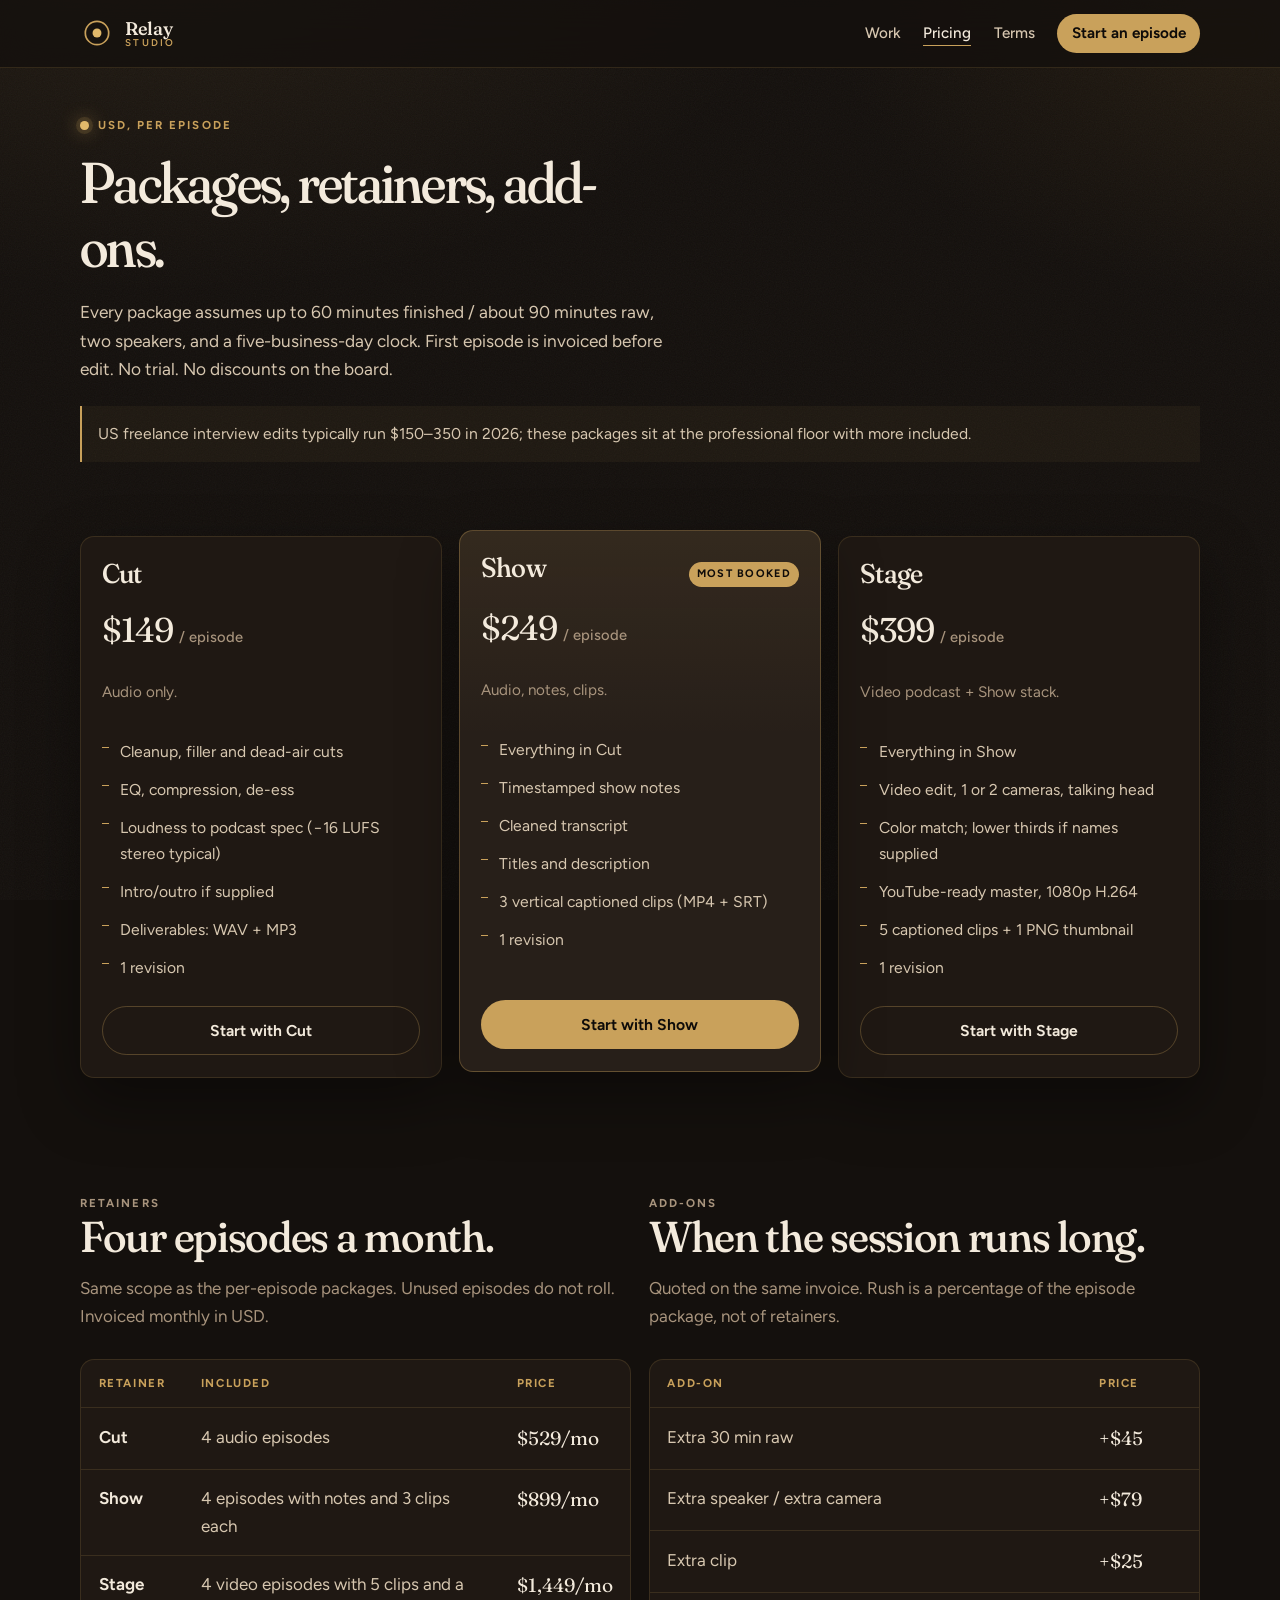
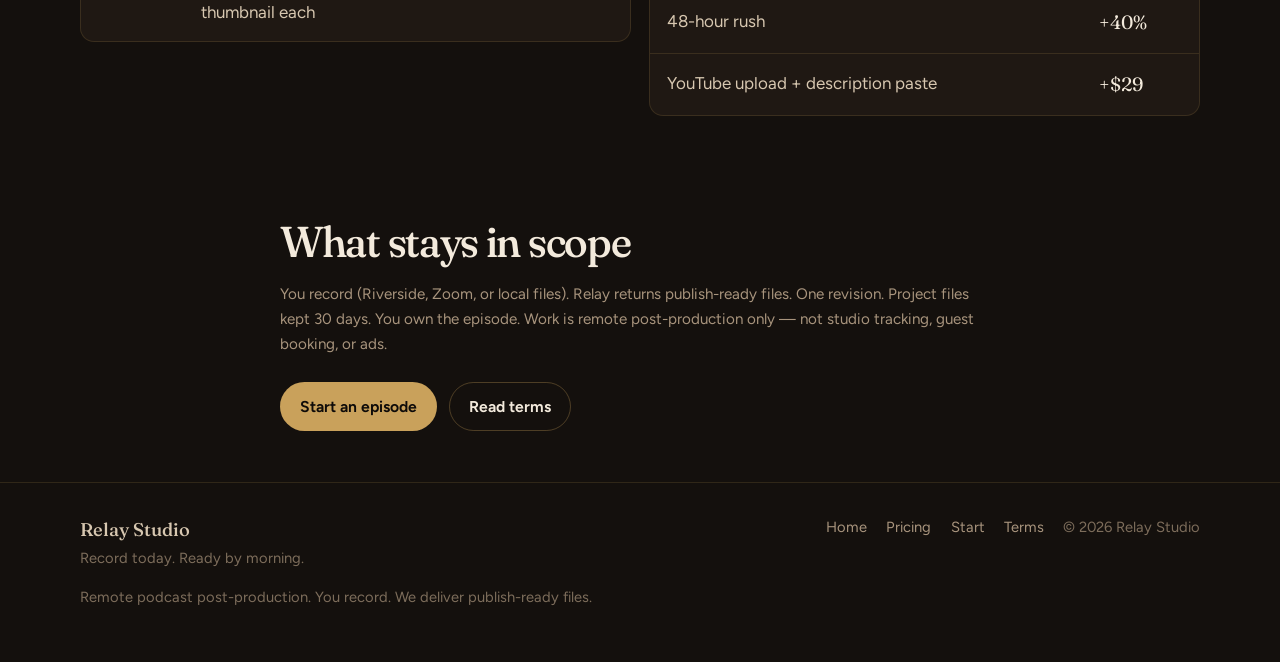
==== pricing.html @ 802b8adc "Relay Studio podcast production site" ====
<!DOCTYPE html>
<html lang="en">
<head>
  <meta charset="utf-8">
  <meta name="viewport" content="width=device-width, initial-scale=1">
  <title>Pricing — Relay Studio</title>
  <meta name="description" content="Relay Studio episode packages: Cut $149, Show $249, Stage $399. Monthly retainers and add-ons. USD, first episode paid.">
  <meta name="theme-color" content="#14100d">
  <meta property="og:title" content="Pricing — Relay Studio">
  <meta property="og:description" content="Cut $149, Show $249, Stage $399 per episode. Retainers for four episodes a month. USD only.">
  <meta property="og:type" content="website">
  <meta property="og:image" content="og-image.svg">
  <meta name="twitter:card" content="summary">
  <link rel="icon" href="favicon.svg" type="image/svg+xml">
  <link rel="preconnect" href="https://fonts.googleapis.com">
  <link rel="preconnect" href="https://fonts.gstatic.com" crossorigin>
  <link href="https://fonts.googleapis.com/css2?family=Figtree:wght@400;500;600;700&family=Fraunces:opsz,wght,SOFT,WONK@9..144,500;9..144,600;36,500,50,0.7;144,500,60,0.85&display=swap" rel="stylesheet">
  <link rel="stylesheet" href="styles.css">
</head>
<body>
  <a class="skip" href="#main">Skip to content</a>
  <header class="site-header">
    <div class="wrap">
      <a class="brand" href="index.html">
        <svg class="brand-mark" viewBox="0 0 32 32" aria-hidden="true">
          <circle cx="16" cy="16" r="11" fill="none" stroke="#c9a15b" stroke-width="1.6"/>
          <circle cx="16" cy="16" r="4.2" fill="#e0b86a"/>
        </svg>
        <span class="brand-name"><strong>Relay</strong><span>Studio</span></span>
      </a>
      <button class="nav-toggle" type="button" data-nav-toggle aria-expanded="false" aria-controls="site-nav" aria-label="Open menu">
        <svg viewBox="0 0 18 18" fill="none" aria-hidden="true"><path d="M3 5h12M3 9h12M3 13h12" stroke="currentColor" stroke-width="1.6" stroke-linecap="round"/></svg>
      </button>
      <nav class="nav" id="site-nav" aria-label="Primary">
        <a href="index.html#work">Work</a>
        <a href="pricing.html" aria-current="page">Pricing</a>
        <a href="terms.html">Terms</a>
        <a class="nav-cta" href="start.html">Start an episode</a>
      </nav>
    </div>
  </header>

  <main id="main">
    <header class="page-hero">
      <div class="wrap">
        <p class="eyebrow"><span class="lamp" aria-hidden="true"></span> USD, per episode</p>
        <h1>Packages, retainers, add-ons.</h1>
        <p class="lede">Every package assumes up to 60 minutes finished / about 90 minutes raw, two speakers, and a five-business-day clock. First episode is invoiced before edit. No trial. No discounts on the board.</p>
        <p class="note">US freelance interview edits typically run $150–350 in 2026; these packages sit at the professional floor with more included.</p>
      </div>
    </header>

    <section class="section">
      <div class="wrap">
        <div class="pkg-grid">
          <article class="pkg">
            <div class="pkg-top"><h3>Cut</h3></div>
            <p class="price">$149 <small>/ episode</small></p>
            <p class="muted">Audio only.</p>
            <ul>
              <li>Cleanup, filler and dead-air cuts</li>
              <li>EQ, compression, de-ess</li>
              <li>Loudness to podcast spec (−16 LUFS stereo typical)</li>
              <li>Intro/outro if supplied</li>
              <li>Deliverables: WAV + MP3</li>
              <li>1 revision</li>
            </ul>
            <a class="btn btn-ghost" href="start.html">Start with Cut</a>
          </article>
          <article class="pkg featured">
            <div class="pkg-top"><h3>Show</h3><span class="badge">Most booked</span></div>
            <p class="price">$249 <small>/ episode</small></p>
            <p class="muted">Audio, notes, clips.</p>
            <ul>
              <li>Everything in Cut</li>
              <li>Timestamped show notes</li>
              <li>Cleaned transcript</li>
              <li>Titles and description</li>
              <li>3 vertical captioned clips (MP4 + SRT)</li>
              <li>1 revision</li>
            </ul>
            <a class="btn btn-gold" href="start.html">Start with Show</a>
          </article>
          <article class="pkg">
            <div class="pkg-top"><h3>Stage</h3></div>
            <p class="price">$399 <small>/ episode</small></p>
            <p class="muted">Video podcast + Show stack.</p>
            <ul>
              <li>Everything in Show</li>
              <li>Video edit, 1 or 2 cameras, talking head</li>
              <li>Color match; lower thirds if names supplied</li>
              <li>YouTube-ready master, 1080p H.264</li>
              <li>5 captioned clips + 1 PNG thumbnail</li>
              <li>1 revision</li>
            </ul>
            <a class="btn btn-ghost" href="start.html">Start with Stage</a>
          </article>
        </div>
      </div>
    </section>

    <section class="section">
      <div class="wrap two-col">
        <div>
          <div class="section-head">
            <p class="kicker">Retainers</p>
            <h2>Four episodes a month.</h2>
            <p>Same scope as the per-episode packages. Unused episodes do not roll. Invoiced monthly in USD.</p>
          </div>
          <div class="table-wrap">
            <table>
              <thead>
                <tr><th>Retainer</th><th>Included</th><th>Price</th></tr>
              </thead>
              <tbody>
                <tr>
                  <td><strong>Cut</strong></td>
                  <td>4 audio episodes</td>
                  <td class="price-cell">$529/mo</td>
                </tr>
                <tr>
                  <td><strong>Show</strong></td>
                  <td>4 episodes with notes and 3 clips each</td>
                  <td class="price-cell">$899/mo</td>
                </tr>
                <tr>
                  <td><strong>Stage</strong></td>
                  <td>4 video episodes with 5 clips and a thumbnail each</td>
                  <td class="price-cell">$1,449/mo</td>
                </tr>
              </tbody>
            </table>
          </div>
        </div>
        <div>
          <div class="section-head">
            <p class="kicker">Add-ons</p>
            <h2>When the session runs long.</h2>
            <p>Quoted on the same invoice. Rush is a percentage of the episode package, not of retainers.</p>
          </div>
          <div class="table-wrap">
            <table>
              <thead>
                <tr><th>Add-on</th><th>Price</th></tr>
              </thead>
              <tbody>
                <tr><td>Extra 30 min raw</td><td class="price-cell">+$45</td></tr>
                <tr><td>Extra speaker / extra camera</td><td class="price-cell">+$79</td></tr>
                <tr><td>Extra clip</td><td class="price-cell">+$25</td></tr>
                <tr><td>48-hour rush</td><td class="price-cell">+40%</td></tr>
                <tr><td>YouTube upload + description paste</td><td class="price-cell">+$29</td></tr>
              </tbody>
            </table>
          </div>
        </div>
      </div>
    </section>

    <section class="section">
      <div class="wrap-narrow">
        <h2>What stays in scope</h2>
        <p class="muted">You record (Riverside, Zoom, or local files). Relay returns publish-ready files. One revision. Project files kept 30 days. You own the episode. Work is remote post-production only — not studio tracking, guest booking, or ads.</p>
        <div class="actions">
          <a class="btn btn-gold" href="start.html">Start an episode</a>
          <a class="btn btn-ghost" href="terms.html">Read terms</a>
        </div>
      </div>
    </section>
  </main>

  <footer class="site-footer">
    <div class="wrap foot-grid">
      <div class="foot-brand">
        <strong>Relay Studio</strong>
        Record today. Ready by morning.
        <p>Remote podcast post-production. You record. We deliver publish-ready files.</p>
      </div>
      <nav class="foot-links" aria-label="Footer">
        <a href="index.html">Home</a>
        <a href="pricing.html">Pricing</a>
        <a href="start.html">Start</a>
        <a href="terms.html">Terms</a>
        <span>© <span data-year>2026</span> Relay Studio</span>
      </nav>
    </div>
  </footer>
  <script src="app.js"></script>
</body>
</html>
---- styles.css ----
/* Relay Studio — late-night booth, not a grid, not hospitality cream */
:root {
  --bg: #14100d;
  --bg-deep: #0e0b09;
  --panel: #1f1813;
  --panel-2: #271f19;
  --panel-3: #2f261e;
  --ink: #f3eadc;
  --ink-soft: #d7c7b0;
  --ink-dim: #a8947d;
  --ink-mute: #7d6d5b;
  --gold: #c9a15b;
  --gold-2: #e0b86a;
  --gold-3: #8f6e34;
  --gold-deep: #5c4520;
  --line: rgba(201, 161, 91, 0.16);
  --line-2: rgba(201, 161, 91, 0.32);
  --shadow: 0 24px 60px rgba(0, 0, 0, 0.38);
  --serif: "Fraunces", "Iowan Old Style", "Palatino Linotype", Palatino, serif;
  --sans: "Figtree", "Source Sans 3", "Segoe UI", system-ui, sans-serif;
  --max: 1120px;
  --radius: 14px;
  --header: 4.25rem;
}

*,
*::before,
*::after {
  box-sizing: border-box;
}

html {
  scroll-behavior: smooth;
}

body {
  margin: 0;
  min-height: 100%;
  font-family: var(--sans);
  font-size: 1.0625rem;
  line-height: 1.65;
  color: var(--ink-soft);
  background: var(--bg);
  -webkit-font-smoothing: antialiased;
  text-rendering: optimizeLegibility;
}

body::before {
  content: "";
  position: fixed;
  inset: 0;
  pointer-events: none;
  z-index: 0;
  background:
    radial-gradient(1200px 700px at 12% -10%, rgba(201, 161, 91, 0.09), transparent 55%),
    radial-gradient(900px 600px at 100% 0%, rgba(92, 69, 32, 0.22), transparent 50%),
    radial-gradient(800px 500px at 50% 120%, rgba(201, 161, 91, 0.05), transparent 45%),
    var(--bg);
}

body::after {
  content: "";
  position: fixed;
  inset: 0;
  pointer-events: none;
  z-index: 1;
  opacity: 0.045;
  background-image: url("data:image/svg+xml;utf8,<svg xmlns='http://www.w3.org/2000/svg' width='160' height='160'><filter id='n'><feTurbulence type='fractalNoise' baseFrequency='0.85' numOctaves='4' stitchTiles='stitch'/></filter><rect width='100%' height='100%' filter='url(%23n)'/></svg>");
}

img,
svg {
  max-width: 100%;
  display: block;
}

a {
  color: var(--gold-2);
  text-decoration-thickness: 1px;
  text-underline-offset: 0.18em;
}

a:hover {
  color: var(--ink);
}

:focus-visible {
  outline: 2px solid var(--gold);
  outline-offset: 3px;
}

.skip {
  position: absolute;
  left: 1rem;
  top: -4rem;
  z-index: 80;
  background: var(--gold);
  color: var(--bg-deep);
  padding: 0.55rem 0.9rem;
  font-weight: 600;
  border-radius: 8px;
}

.skip:focus {
  top: 1rem;
}

.wrap {
  width: min(var(--max), calc(100% - 2rem));
  margin-inline: auto;
}

.wrap-narrow {
  width: min(720px, calc(100% - 2rem));
  margin-inline: auto;
}

/* Header */
.site-header {
  position: sticky;
  top: 0;
  z-index: 50;
  height: var(--header);
  display: flex;
  align-items: center;
  border-bottom: 1px solid var(--line);
  background: rgba(20, 16, 13, 0.78);
  backdrop-filter: blur(16px) saturate(1.2);
}

.site-header .wrap {
  display: flex;
  align-items: center;
  justify-content: space-between;
  gap: 1rem;
  width: min(var(--max), calc(100% - 2rem));
}

.brand {
  display: flex;
  align-items: center;
  gap: 0.7rem;
  color: var(--ink);
  text-decoration: none;
}

.brand:hover {
  color: var(--ink);
}

.brand-mark {
  width: 34px;
  height: 34px;
  flex: 0 0 auto;
}

.brand-name {
  display: flex;
  flex-direction: column;
  line-height: 1.05;
}

.brand-name strong {
  font-family: var(--serif);
  font-weight: 550;
  font-size: 1.15rem;
  letter-spacing: -0.02em;
  font-variation-settings: "SOFT" 40, "WONK" 0.4, "opsz" 36;
}

.brand-name span {
  font-size: 0.62rem;
  letter-spacing: 0.22em;
  text-transform: uppercase;
  color: var(--gold);
  font-weight: 600;
}

.nav-toggle {
  display: inline-flex;
  align-items: center;
  justify-content: center;
  width: 2.6rem;
  height: 2.6rem;
  border: 1px solid var(--line-2);
  background: var(--panel);
  color: var(--ink);
  border-radius: 8px;
  cursor: pointer;
}

.nav-toggle svg {
  width: 18px;
  height: 18px;
}

.nav {
  display: none;
  align-items: center;
  gap: 1.4rem;
}

.nav a {
  color: var(--ink-soft);
  text-decoration: none;
  font-size: 0.95rem;
  font-weight: 500;
}

.nav a:hover,
.nav a[aria-current="page"] {
  color: var(--ink);
}

.nav a[aria-current="page"] {
  box-shadow: inset 0 -1px 0 var(--gold);
}

.nav .nav-cta {
  display: inline-flex;
  align-items: center;
  padding: 0.45rem 0.9rem;
  border-radius: 999px;
  background: var(--gold);
  color: var(--bg-deep);
  font-weight: 650;
  text-decoration: none;
  box-shadow: none;
}

.nav .nav-cta:hover {
  background: var(--gold-2);
  color: var(--bg-deep);
}

body.nav-open .nav {
  display: flex;
  position: absolute;
  top: var(--header);
  left: 0;
  right: 0;
  flex-direction: column;
  align-items: stretch;
  gap: 0;
  padding: 0.5rem 1rem 1rem;
  background: rgba(20, 16, 13, 0.96);
  border-bottom: 1px solid var(--line);
}

body.nav-open .nav a {
  padding: 0.75rem 0.4rem;
  border-bottom: 1px solid var(--line);
}

body.nav-open .nav .nav-cta {
  margin-top: 0.6rem;
  justify-content: center;
  border-bottom: 0;
}

@media (min-width: 860px) {
  .nav-toggle {
    display: none;
  }

  .nav {
    display: flex;
  }
}

/* Buttons */
.btn {
  display: inline-flex;
  align-items: center;
  justify-content: center;
  gap: 0.45rem;
  min-height: 2.85rem;
  padding: 0.65rem 1.2rem;
  border-radius: 999px;
  border: 1px solid transparent;
  font-family: var(--sans);
  font-weight: 650;
  font-size: 0.98rem;
  text-decoration: none;
  cursor: pointer;
}

.btn-gold {
  background: var(--gold);
  color: var(--bg-deep);
}

.btn-gold:hover {
  background: var(--gold-2);
  color: var(--bg-deep);
}

.btn-ghost {
  background: transparent;
  color: var(--ink);
  border-color: var(--line-2);
}

.btn-ghost:hover {
  border-color: var(--gold);
  color: var(--gold-2);
}

.actions {
  display: flex;
  flex-wrap: wrap;
  gap: 0.7rem;
  margin-top: 1.6rem;
}

/* Hero */
.hero {
  position: relative;
  z-index: 2;
  padding: 2.6rem 0 3.2rem;
}

.hero-grid {
  display: grid;
  gap: 2rem;
  align-items: center;
}

.eyebrow {
  display: inline-flex;
  align-items: center;
  gap: 0.55rem;
  color: var(--gold);
  font-size: 0.72rem;
  font-weight: 700;
  letter-spacing: 0.18em;
  text-transform: uppercase;
  margin: 0 0 1rem;
}

.lamp {
  width: 0.55rem;
  height: 0.55rem;
  border-radius: 50%;
  background: var(--gold-2);
  box-shadow: 0 0 0 4px rgba(201, 161, 91, 0.15), 0 0 18px var(--gold);
}

h1,
h2,
h3 {
  font-family: var(--serif);
  color: var(--ink);
  font-weight: 500;
  letter-spacing: -0.03em;
  line-height: 1.12;
  margin: 0;
  font-variation-settings: "SOFT" 50, "WONK" 0.7, "opsz" 72;
}

h1 {
  font-size: clamp(2.5rem, 8vw, 4.85rem);
  max-width: 11em;
  font-variation-settings: "SOFT" 60, "WONK" 0.85, "opsz" 144;
}

.lede {
  margin: 1.15rem 0 0;
  max-width: 38rem;
  font-size: 1.12rem;
  color: var(--ink-soft);
}

.fine {
  margin: 1rem 0 0;
  color: var(--ink-dim);
  font-size: 0.95rem;
}

.hero-art {
  position: relative;
  justify-self: center;
  width: min(100%, 420px);
}

.hero-art svg {
  width: 100%;
  height: auto;
  filter: drop-shadow(0 30px 50px rgba(0, 0, 0, 0.45));
}

@media (min-width: 900px) {
  .hero {
    padding: 4.2rem 0 4.8rem;
  }

  .hero-grid {
    grid-template-columns: 1.1fr 0.9fr;
    gap: 3rem;
  }
}

/* Sections */
.section {
  position: relative;
  z-index: 2;
  padding: 3.2rem 0;
}

.section-head {
  max-width: 38rem;
  margin-bottom: 1.8rem;
}

.kicker {
  margin: 0 0 0.55rem;
  color: var(--gold);
  font-size: 0.72rem;
  font-weight: 700;
  letter-spacing: 0.18em;
  text-transform: uppercase;
}

.section h2 {
  font-size: clamp(1.85rem, 4vw, 2.7rem);
}

.section-head p {
  margin: 0.8rem 0 0;
  color: var(--ink-dim);
}

.rule {
  height: 1px;
  background: linear-gradient(90deg, var(--line-2), transparent 80%);
  border: 0;
  margin: 0;
}

/* Packages */
.pkg-grid {
  display: grid;
  gap: 1rem;
}

.pkg {
  background: var(--panel);
  border: 1px solid var(--line);
  border-radius: var(--radius);
  padding: 1.35rem 1.3rem 1.4rem;
  display: flex;
  flex-direction: column;
  min-height: 100%;
  box-shadow: var(--shadow);
}

.pkg.featured {
  border-color: var(--line-2);
  background:
    linear-gradient(180deg, rgba(201, 161, 91, 0.08), transparent 38%),
    var(--panel-2);
}

.pkg-top {
  display: flex;
  justify-content: space-between;
  align-items: baseline;
  gap: 0.75rem;
}

.pkg h3 {
  font-size: 1.7rem;
}

.badge {
  font-size: 0.68rem;
  letter-spacing: 0.12em;
  text-transform: uppercase;
  font-weight: 700;
  color: var(--bg-deep);
  background: var(--gold);
  border-radius: 999px;
  padding: 0.22rem 0.5rem;
}

.price {
  margin: 0.85rem 0 0.35rem;
  font-family: var(--serif);
  font-size: 2.15rem;
  color: var(--ink);
  letter-spacing: -0.03em;
  font-variation-settings: "SOFT" 30, "opsz" 36;
}

.price small {
  font-family: var(--sans);
  font-size: 0.92rem;
  color: var(--ink-dim);
  font-weight: 500;
  letter-spacing: 0;
}

.pkg ul {
  margin: 0.8rem 0 1.2rem;
  padding: 0;
  list-style: none;
  flex: 1;
}

.pkg li {
  position: relative;
  padding: 0.38rem 0 0.38rem 1.15rem;
  color: var(--ink-soft);
  font-size: 0.98rem;
}

.pkg li::before {
  content: "";
  position: absolute;
  left: 0;
  top: 0.85rem;
  width: 0.45rem;
  height: 1px;
  background: var(--gold);
}

.pkg .btn {
  align-self: stretch;
}

@media (min-width: 860px) {
  .pkg-grid {
    grid-template-columns: repeat(3, 1fr);
    gap: 1.1rem;
  }

  .pkg.featured {
    transform: translateY(-6px);
  }
}

/* Process */
.steps {
  display: grid;
  gap: 1rem;
  counter-reset: step;
  list-style: none;
  margin: 0;
  padding: 0;
}

.step {
  background: var(--panel);
  border: 1px solid var(--line);
  border-radius: var(--radius);
  padding: 1.2rem 1.2rem 1.25rem;
}

.step-icon {
  width: 42px;
  height: 42px;
  margin-bottom: 0.7rem;
  color: var(--gold);
}

.step h3 {
  font-size: 1.25rem;
  margin-bottom: 0.4rem;
}

.step h3::before {
  counter-increment: step;
  content: "0" counter(step) "  ";
  font-size: 0.85rem;
  color: var(--gold);
  letter-spacing: 0.08em;
  font-family: var(--sans);
  font-weight: 650;
}

.step p {
  margin: 0;
  color: var(--ink-dim);
  font-size: 0.98rem;
}

@media (min-width: 860px) {
  .steps {
    grid-template-columns: repeat(4, 1fr);
  }
}

/* Audience */
.split {
  display: grid;
  gap: 1.5rem;
}

.panel {
  background: var(--panel);
  border: 1px solid var(--line);
  border-radius: var(--radius);
  padding: 1.4rem 1.35rem;
}

.panel h3 {
  font-size: 1.35rem;
  margin-bottom: 0.55rem;
}

.panel p,
.panel li {
  color: var(--ink-dim);
}

.panel ul {
  margin: 0.4rem 0 0;
  padding-left: 1.1rem;
}

.panel li + li {
  margin-top: 0.35rem;
}

@media (min-width: 800px) {
  .split {
    grid-template-columns: 1.15fr 0.85fr;
    gap: 1.25rem;
    align-items: stretch;
  }
}

.formats {
  display: flex;
  flex-wrap: wrap;
  gap: 0.45rem;
  margin-top: 1rem;
}

.chip {
  font-size: 0.8rem;
  color: var(--ink-soft);
  border: 1px solid var(--line-2);
  border-radius: 999px;
  padding: 0.28rem 0.65rem;
  background: var(--bg-deep);
}

/* FAQ */
.faq {
  display: grid;
  gap: 0.55rem;
}

.faq details {
  background: var(--panel);
  border: 1px solid var(--line);
  border-radius: 12px;
  padding: 0.15rem 1rem;
}

.faq summary {
  cursor: pointer;
  list-style: none;
  padding: 0.95rem 1.6rem 0.95rem 0;
  font-weight: 600;
  color: var(--ink);
  position: relative;
}

.faq summary::-webkit-details-marker {
  display: none;
}

.faq summary::after {
  content: "";
  position: absolute;
  right: 0;
  top: 1.35rem;
  width: 10px;
  height: 10px;
  border-right: 1.5px solid var(--gold);
  border-bottom: 1.5px solid var(--gold);
  transform: rotate(45deg);
}

.faq details[open] summary::after {
  top: 1.5rem;
  transform: rotate(225deg);
}

.faq details p {
  margin: 0 0 1rem;
  color: var(--ink-dim);
}

/* CTA band */
.cta-band {
  margin: 0.5rem 0 3rem;
  background:
    radial-gradient(600px 180px at 20% 0%, rgba(201, 161, 91, 0.14), transparent 60%),
    var(--panel-2);
  border: 1px solid var(--line-2);
  border-radius: calc(var(--radius) + 4px);
  padding: 2rem 1.4rem;
  text-align: left;
}

.cta-band h2 {
  font-size: clamp(1.8rem, 4vw, 2.6rem);
  max-width: 16ch;
}

.cta-band p {
  margin: 0.8rem 0 0;
  max-width: 36rem;
  color: var(--ink-dim);
}

/* Page hero (interior) */
.page-hero {
  position: relative;
  z-index: 2;
  padding: 2.6rem 0 1.4rem;
}

.page-hero h1 {
  font-size: clamp(2.2rem, 6vw, 3.6rem);
  max-width: 16ch;
}

.page-hero .lede {
  font-size: 1.08rem;
}

.note {
  margin: 1.4rem 0 0;
  padding: 0.95rem 1rem;
  border-left: 2px solid var(--gold);
  background: rgba(201, 161, 91, 0.06);
  color: var(--ink-soft);
  font-size: 0.98rem;
}

/* Pricing extras */
.table-wrap {
  overflow-x: auto;
  border: 1px solid var(--line);
  border-radius: var(--radius);
  background: var(--panel);
}

table {
  width: 100%;
  border-collapse: collapse;
  min-width: 520px;
}

th,
td {
  text-align: left;
  padding: 0.9rem 1.1rem;
  border-bottom: 1px solid var(--line);
  vertical-align: top;
}

th {
  font-size: 0.72rem;
  letter-spacing: 0.14em;
  text-transform: uppercase;
  color: var(--gold);
  font-weight: 700;
}

td strong {
  color: var(--ink);
  font-weight: 650;
}

tr:last-child td {
  border-bottom: 0;
}

.price-cell {
  font-family: var(--serif);
  color: var(--ink);
  font-size: 1.2rem;
  white-space: nowrap;
}

.two-col {
  display: grid;
  gap: 1.1rem;
}

@media (min-width: 800px) {
  .two-col {
    grid-template-columns: 1fr 1fr;
  }
}

.muted {
  color: var(--ink-dim);
  font-size: 0.95rem;
}

/* Form */
.form {
  display: grid;
  gap: 1rem;
  background: var(--panel);
  border: 1px solid var(--line);
  border-radius: calc(var(--radius) + 2px);
  padding: 1.3rem 1.2rem 1.4rem;
}

.form-row {
  display: grid;
  gap: 1rem;
}

@media (min-width: 700px) {
  .form-row {
    grid-template-columns: 1fr 1fr;
  }
}

label {
  display: grid;
  gap: 0.4rem;
  font-size: 0.82rem;
  font-weight: 650;
  letter-spacing: 0.04em;
  text-transform: uppercase;
  color: var(--ink-dim);
}

input,
select,
textarea {
  font: inherit;
  text-transform: none;
  letter-spacing: 0;
  font-weight: 450;
  color: var(--ink);
  background: var(--bg-deep);
  border: 1px solid var(--line-2);
  border-radius: 10px;
  padding: 0.7rem 0.8rem;
  width: 100%;
}

textarea {
  min-height: 8rem;
  resize: vertical;
}

input:focus,
select:focus,
textarea:focus {
  outline: none;
  border-color: var(--gold);
  box-shadow: 0 0 0 3px rgba(201, 161, 91, 0.18);
}

.form .btn {
  justify-self: start;
  margin-top: 0.3rem;
}

.form-hint {
  margin: 0;
  font-size: 0.9rem;
  color: var(--ink-mute);
  text-transform: none;
  letter-spacing: 0;
  font-weight: 450;
}

.error {
  color: #e2b7a0;
  font-size: 0.88rem;
  margin: 0;
}

.success {
  display: none;
  background: var(--panel);
  border: 1px solid var(--line-2);
  border-radius: var(--radius);
  padding: 1.6rem 1.4rem;
}

.success.is-visible {
  display: block;
}

.form.is-hidden {
  display: none;
}

.success h2 {
  font-size: 2rem;
  margin-bottom: 0.5rem;
}

.summary {
  margin: 1rem 0;
  padding: 1rem;
  background: var(--bg-deep);
  border-radius: 10px;
  white-space: pre-wrap;
  font-family: ui-monospace, "Nimbus Mono PS", monospace;
  font-size: 0.85rem;
  color: var(--ink-soft);
  line-height: 1.5;
}

.legal {
  position: relative;
  z-index: 2;
  padding-bottom: 3rem;
}

.legal h2 {
  font-size: 1.35rem;
  margin: 1.8rem 0 0.5rem;
}

.legal p,
.legal li {
  color: var(--ink-dim);
}

.legal ul {
  padding-left: 1.15rem;
}

/* Footer */
.site-footer {
  position: relative;
  z-index: 2;
  border-top: 1px solid var(--line);
  padding: 2rem 0 2.4rem;
  color: var(--ink-mute);
  font-size: 0.92rem;
}

.foot-grid {
  display: grid;
  gap: 1.2rem;
}

.foot-brand strong {
  display: block;
  font-family: var(--serif);
  color: var(--ink-soft);
  font-size: 1.15rem;
  font-weight: 500;
}

.foot-links {
  display: flex;
  flex-wrap: wrap;
  gap: 0.9rem 1.2rem;
}

.foot-links a {
  color: var(--ink-dim);
  text-decoration: none;
}

.foot-links a:hover {
  color: var(--gold-2);
}

@media (min-width: 800px) {
  .foot-grid {
    grid-template-columns: 1.4fr 1fr;
    align-items: start;
  }

  .foot-links {
    justify-content: end;
  }
}

.wave-break {
  width: min(var(--max), calc(100% - 2rem));
  margin: 0 auto;
  color: var(--gold);
  opacity: 0.55;
}

.wave-break svg {
  width: 100%;
  height: 42px;
}

@media (prefers-reduced-motion: reduce) {
  html {
    scroll-behavior: auto;
  }

  .pkg.featured {
    transform: none;
  }
}
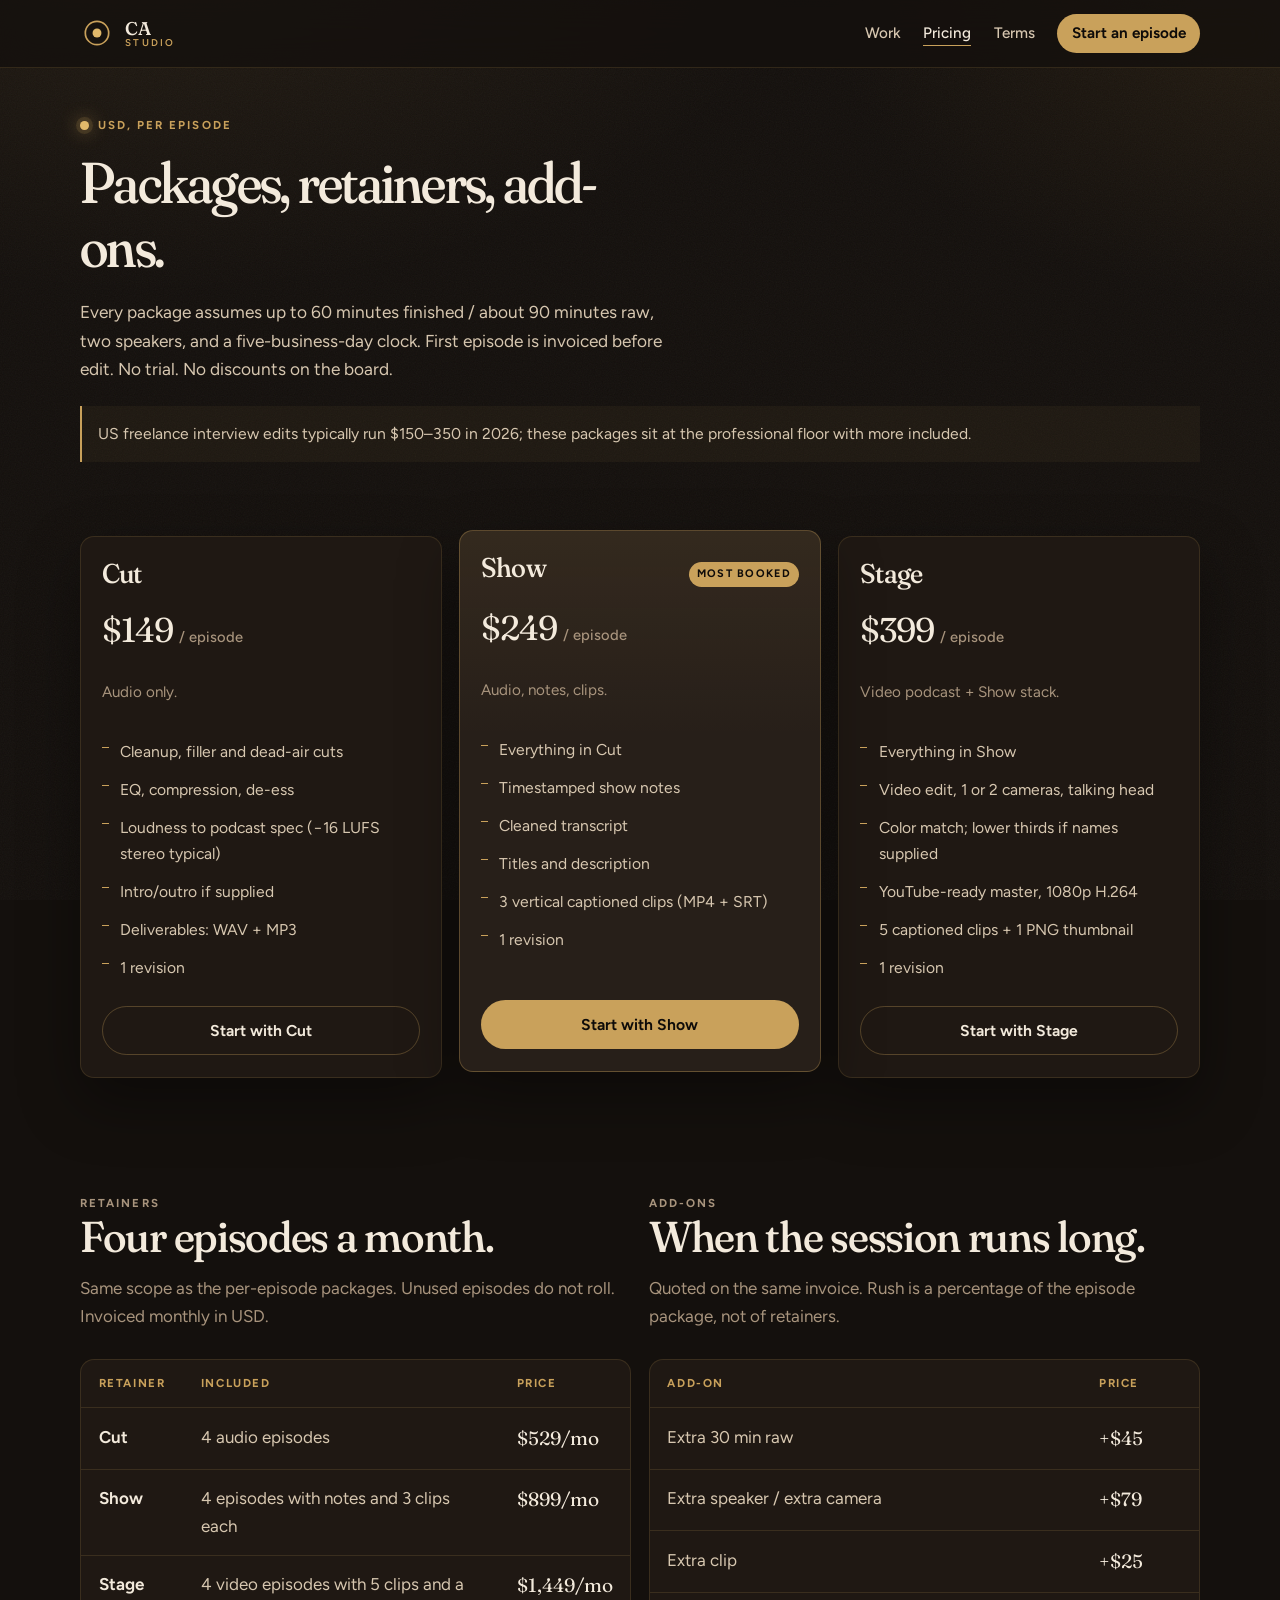
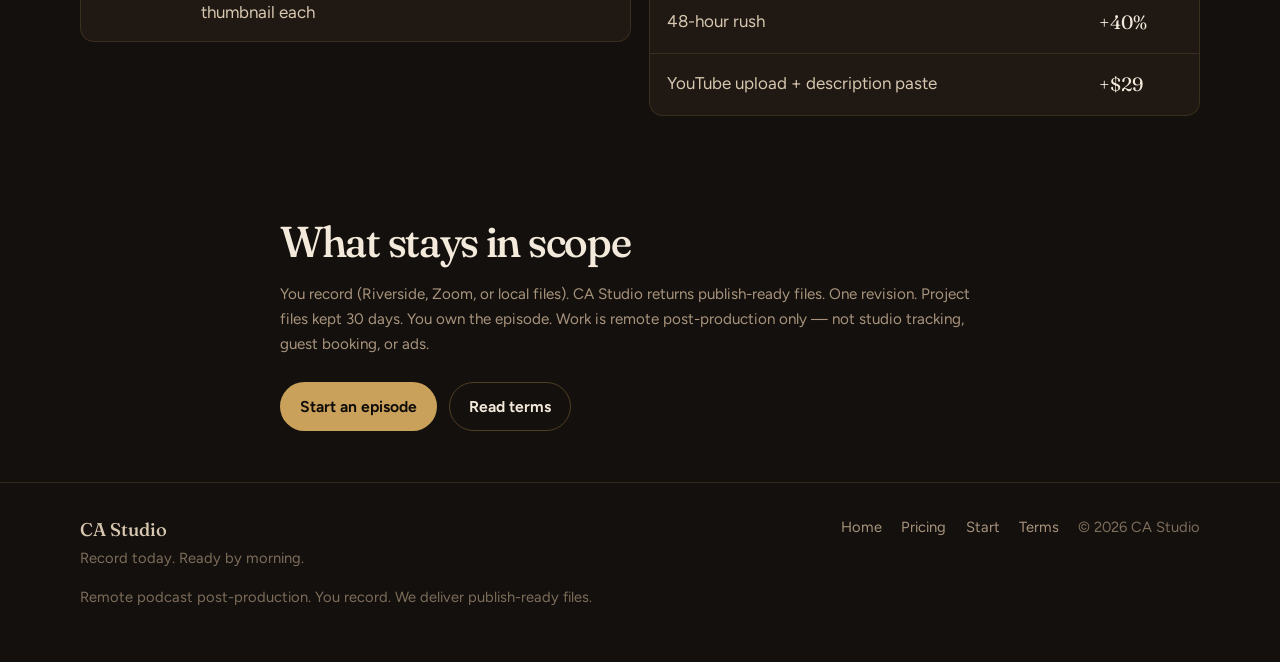
==== commit 389e66b7: "Rename brand to CA Studio" ====
--- a/pricing.html
+++ b/pricing.html
@@ -3,10 +3,10 @@
 <head>
   <meta charset="utf-8">
   <meta name="viewport" content="width=device-width, initial-scale=1">
-  <title>Pricing — Relay Studio</title>
-  <meta name="description" content="Relay Studio episode packages: Cut $149, Show $249, Stage $399. Monthly retainers and add-ons. USD, first episode paid.">
+  <title>Pricing — CA Studio</title>
+  <meta name="description" content="CA Studio episode packages: Cut $149, Show $249, Stage $399. Monthly retainers and add-ons. USD, first episode paid.">
   <meta name="theme-color" content="#14100d">
-  <meta property="og:title" content="Pricing — Relay Studio">
+  <meta property="og:title" content="Pricing — CA Studio">
   <meta property="og:description" content="Cut $149, Show $249, Stage $399 per episode. Retainers for four episodes a month. USD only.">
   <meta property="og:type" content="website">
   <meta property="og:image" content="og-image.svg">
@@ -26,7 +26,7 @@
           <circle cx="16" cy="16" r="11" fill="none" stroke="#c9a15b" stroke-width="1.6"/>
           <circle cx="16" cy="16" r="4.2" fill="#e0b86a"/>
         </svg>
-        <span class="brand-name"><strong>Relay</strong><span>Studio</span></span>
+        <span class="brand-name"><strong>CA</strong><span>Studio</span></span>
       </a>
       <button class="nav-toggle" type="button" data-nav-toggle aria-expanded="false" aria-controls="site-nav" aria-label="Open menu">
         <svg viewBox="0 0 18 18" fill="none" aria-hidden="true"><path d="M3 5h12M3 9h12M3 13h12" stroke="currentColor" stroke-width="1.6" stroke-linecap="round"/></svg>
@@ -159,7 +159,7 @@
     <section class="section">
       <div class="wrap-narrow">
         <h2>What stays in scope</h2>
-        <p class="muted">You record (Riverside, Zoom, or local files). Relay returns publish-ready files. One revision. Project files kept 30 days. You own the episode. Work is remote post-production only — not studio tracking, guest booking, or ads.</p>
+        <p class="muted">You record (Riverside, Zoom, or local files). CA Studio returns publish-ready files. One revision. Project files kept 30 days. You own the episode. Work is remote post-production only — not studio tracking, guest booking, or ads.</p>
         <div class="actions">
           <a class="btn btn-gold" href="start.html">Start an episode</a>
           <a class="btn btn-ghost" href="terms.html">Read terms</a>
@@ -171,7 +171,7 @@
   <footer class="site-footer">
     <div class="wrap foot-grid">
       <div class="foot-brand">
-        <strong>Relay Studio</strong>
+        <strong>CA Studio</strong>
         Record today. Ready by morning.
         <p>Remote podcast post-production. You record. We deliver publish-ready files.</p>
       </div>
@@ -180,7 +180,7 @@
         <a href="pricing.html">Pricing</a>
         <a href="start.html">Start</a>
         <a href="terms.html">Terms</a>
-        <span>© <span data-year>2026</span> Relay Studio</span>
+        <span>© <span data-year>2026</span> CA Studio</span>
       </nav>
     </div>
   </footer>
--- a/styles.css
+++ b/styles.css
@@ -1,4 +1,4 @@
-/* Relay Studio — late-night booth, not a grid, not hospitality cream */
+/* CA Studio — late-night booth, not a grid, not hospitality cream */
 :root {
   --bg: #14100d;
   --bg-deep: #0e0b09;
